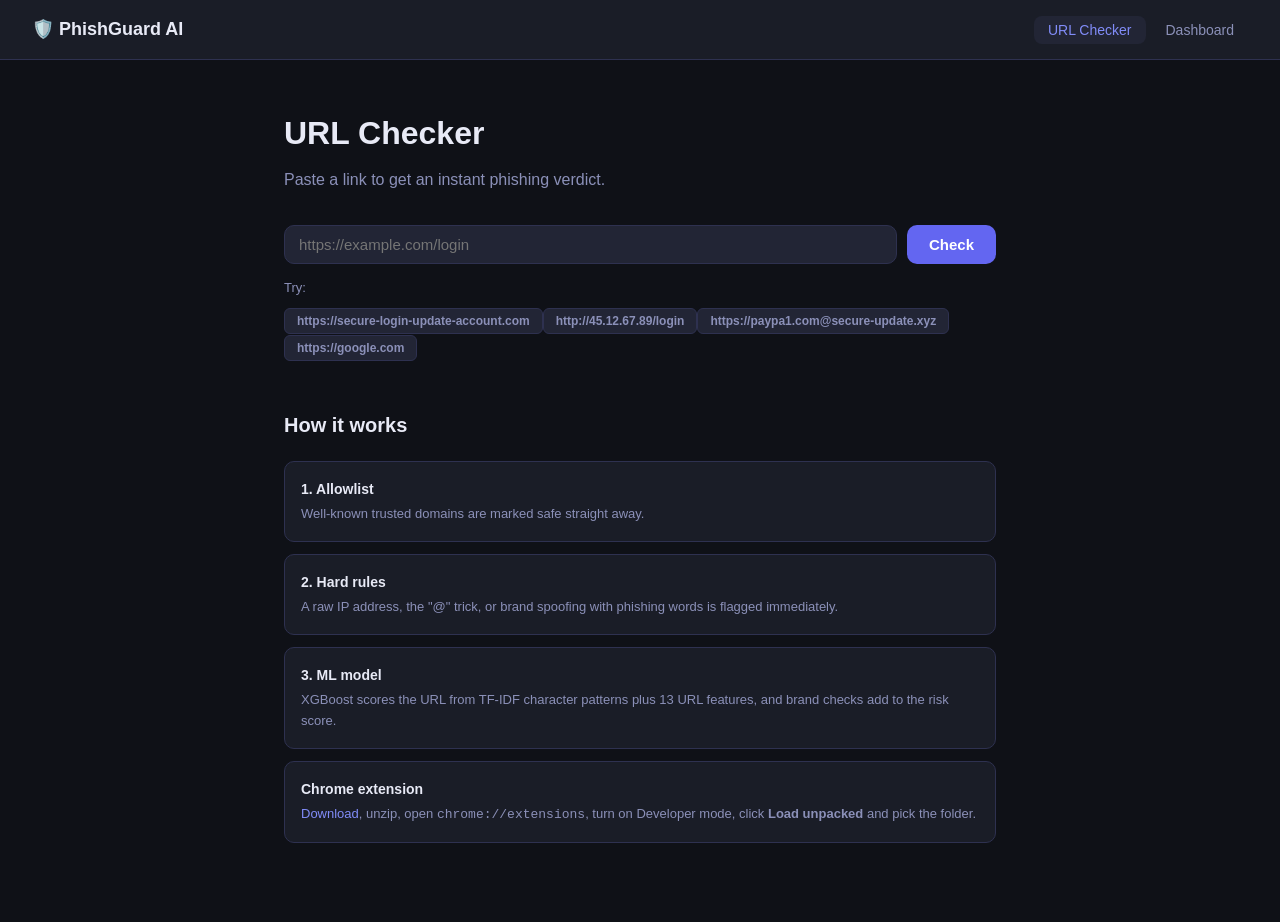
==== frontend/index.html @ 49238093 "PhishGuard AI: simplified rebuild Phishing URL detector with a FastAPI backend, an XGBoost model, a " ====
<!DOCTYPE html>
<html lang="en">
<head>
  <meta charset="utf-8">
  <meta name="viewport" content="width=device-width, initial-scale=1">
  <title>PhishGuard AI — URL Checker</title>
  <link rel="stylesheet" href="style.css">
</head>
<body class="page-checker">
  <nav class="navbar">
    <a class="navbar-logo" href="index.html">🛡️ PhishGuard AI</a>
    <ul class="navbar-links">
      <li><a class="navbar-link active" href="index.html">URL Checker</a></li>
      <li><a class="navbar-link" href="dashboard.html">Dashboard</a></li>
    </ul>
  </nav>

  <main class="main">
    <div class="header">
      <h1>URL Checker</h1>
      <p>Paste a link to get an instant phishing verdict.</p>
    </div>

    <div class="inputRow">
      <input id="urlInput" type="text" placeholder="https://example.com/login"
             autocomplete="off" spellcheck="false" aria-label="URL to check">
      <button id="checkBtn" class="btn-primary">Check</button>
    </div>
    <div class="examples"><span class="examplesLabel">Try:</span> <span id="examples"></span></div>

    <div id="error" class="error" hidden role="alert"></div>
    <div id="result" aria-live="polite"></div>

    <section class="howItWorks">
      <h2>How it works</h2>
      <div class="steps">
        <div class="step">
          <div class="stepTitle">1. Allowlist</div>
          <div class="stepDesc">Well-known trusted domains are marked safe straight away.</div>
        </div>
        <div class="step">
          <div class="stepTitle">2. Hard rules</div>
          <div class="stepDesc">A raw IP address, the "@" trick, or brand spoofing with phishing words is flagged immediately.</div>
        </div>
        <div class="step">
          <div class="stepTitle">3. ML model</div>
          <div class="stepDesc">XGBoost scores the URL from TF-IDF character patterns plus 13 URL features, and brand checks add to the risk score.</div>
        </div>
        <div class="step">
          <div class="stepTitle">Chrome extension</div>
          <div class="stepDesc"><a href="phishguard-extension.zip" download>Download</a>, unzip, open
            <code>chrome://extensions</code>, turn on Developer mode, click <b>Load unpacked</b> and pick the folder.</div>
        </div>
      </div>
    </section>
  </main>

  <script src="app.js"></script>
</body>
</html>
---- frontend/style.css ----
/* ============================================================================
   PhishGuard AI — vanilla stylesheet
   Merged from the former Next.js globals.css + all CSS-module files.
   Page-specific rules are scoped by a <body> class (.page-home, .page-checker,
   .page-dashboard, .page-extension) so short class names like .main / .hero
   never collide. Shared components use unique prefixes (navbar-*, rc-*).
   ============================================================================ */

/* ---------- Base / reset ---------- */
*, *::before, *::after { box-sizing: border-box; margin: 0; padding: 0; }

/* Visually-hidden but screen-reader-available (accessible <label> text). */
.sr-only {
  position: absolute;
  width: 1px; height: 1px;
  padding: 0; margin: -1px;
  overflow: hidden;
  clip: rect(0, 0, 0, 0);
  white-space: nowrap;
  border: 0;
}

:root {
  --bg: #0f1117;
  --surface: #1a1d27;
  --surface2: #222535;
  --border: #2e3150;
  --text: #e8eaf6;
  --muted: #8b90b8;
  --accent: #6366f1;
  --accent-light: #818cf8;
  --danger: #ef4444;
  --warn: #f59e0b;
  --safe: #22c55e;
  --radius: 10px;
}

body {
  background: var(--bg);
  color: var(--text);
  font-family: -apple-system, BlinkMacSystemFont, "Segoe UI", sans-serif;
  font-size: 16px;
  line-height: 1.6;
}

a { color: var(--accent-light); text-decoration: none; }
a:hover { text-decoration: underline; }

input, textarea, select {
  background: var(--surface2);
  border: 1px solid var(--border);
  border-radius: var(--radius);
  color: var(--text);
  font-size: 15px;
  padding: 10px 14px;
  width: 100%;
  outline: none;
  transition: border-color 0.15s;
}
input:focus, textarea:focus { border-color: var(--accent); }

button {
  cursor: pointer;
  border: none;
  border-radius: var(--radius);
  font-size: 15px;
  font-weight: 600;
  padding: 10px 22px;
  transition: opacity 0.15s, transform 0.1s;
}
button:hover { opacity: 0.88; }
button:active { transform: scale(0.98); }
button:disabled { opacity: 0.45; cursor: not-allowed; }

.btn-primary   { background: var(--accent); color: #fff; }
.btn-secondary { background: var(--surface2); color: var(--text); border: 1px solid var(--border); }

.card {
  background: var(--surface);
  border: 1px solid var(--border);
  border-radius: 14px;
  padding: 24px;
}

.badge {
  display: inline-block;
  font-size: 12px;
  font-weight: 700;
  padding: 3px 10px;
  border-radius: 20px;
  letter-spacing: 0.04em;
}
.badge-phishing   { background: rgba(239,68,68,0.18);  color: #f87171; border: 1px solid rgba(239,68,68,0.35); }
.badge-suspicious { background: rgba(245,158,11,0.18); color: #fbbf24; border: 1px solid rgba(245,158,11,0.35); }
.badge-safe       { background: rgba(34,197,94,0.15);  color: #4ade80; border: 1px solid rgba(34,197,94,0.30); }

@keyframes fadeIn { from { opacity: 0; transform: translateY(8px); } to { opacity: 1; transform: translateY(0); } }

/* ---------- Navbar (all pages) ---------- */
.navbar {
  display: flex;
  align-items: center;
  justify-content: space-between;
  padding: 0 32px;
  height: 60px;
  background: var(--surface);
  border-bottom: 1px solid var(--border);
  position: sticky;
  top: 0;
  z-index: 100;
}
.navbar-logo { font-size: 18px; font-weight: 700; color: var(--text); text-decoration: none; }
.navbar-links { display: flex; list-style: none; gap: 6px; }
.navbar-link {
  color: var(--muted);
  font-size: 14px;
  font-weight: 500;
  padding: 6px 14px;
  border-radius: 8px;
  transition: background 0.15s, color 0.15s;
  text-decoration: none;
}
.navbar-link:hover  { background: var(--surface2); color: var(--text); text-decoration: none; }
.navbar-link.active { background: var(--surface2); color: var(--accent-light); }

/* ---------- Result card (URL checker) ---------- */
.rc-card {
  background: var(--surface);
  border: 1.5px solid;
  border-radius: 14px;
  padding: 24px;
  margin-top: 24px;
  animation: fadeIn 0.3s ease;
}
.rc-header { display: flex; align-items: flex-start; gap: 16px; margin-bottom: 16px; }
.rc-icon { font-size: 32px; line-height: 1; }
.rc-verdict { font-size: 22px; font-weight: 700; }
.rc-sub { color: var(--muted); font-size: 14px; margin-top: 2px; }
.rc-bar-track { height: 6px; background: var(--surface2); border-radius: 99px; overflow: hidden; margin-bottom: 20px; }
.rc-bar-fill { height: 100%; border-radius: 99px; transition: width 0.6s cubic-bezier(.4,0,.2,1); }
.rc-reasons { background: var(--surface2); border-radius: 10px; padding: 14px 16px; margin-bottom: 16px; }
.rc-reasons-title { font-size: 12px; font-weight: 600; color: var(--muted); text-transform: uppercase; letter-spacing: 0.05em; margin-bottom: 8px; }
.rc-reasons ul { list-style: none; display: flex; flex-direction: column; gap: 6px; }
.rc-reasons li { font-size: 14px; padding-left: 18px; position: relative; }
.rc-reasons li::before { content: "\2192"; position: absolute; left: 0; color: var(--muted); }
.rc-meta { display: flex; flex-direction: column; gap: 6px; }
.rc-meta-row { display: flex; justify-content: space-between; font-size: 13px; }
.rc-meta-key { color: var(--muted); text-transform: capitalize; }
.rc-meta-val { color: var(--text); font-weight: 500; }

/* ---------- URL checker ---------- */
.page-checker .main { max-width: 760px; margin: 0 auto; padding: 48px 24px 80px; }
.page-checker .header { margin-bottom: 32px; }
.page-checker .header h1 { font-size: 32px; font-weight: 800; margin-bottom: 8px; }
.page-checker .header p  { font-size: 16px; color: var(--muted); }
.page-checker .inputRow { display: flex; gap: 10px; margin-bottom: 14px; }
.page-checker .inputRow input { flex: 1; }
.page-checker .examples { display: flex; flex-wrap: wrap; gap: 8px; margin-bottom: 28px; align-items: center; }
.page-checker .examplesLabel { font-size: 13px; color: var(--muted); }
.page-checker .exBtn {
  font-size: 12px; padding: 5px 12px;
  background: var(--surface2); border: 1px solid var(--border);
  color: var(--muted); border-radius: 6px; cursor: pointer;
}
.page-checker .exBtn:hover { color: var(--text); border-color: var(--accent); }
.page-checker .error {
  background: rgba(239,68,68,0.12); border: 1px solid rgba(239,68,68,0.3);
  color: #f87171; border-radius: 10px; padding: 12px 16px; margin: 12px 0; font-size: 14px;
}
.page-checker .howItWorks { margin-top: 48px; }
.page-checker .howItWorks h2 { font-size: 20px; font-weight: 700; margin-bottom: 20px; }
.page-checker .steps { display: flex; flex-direction: column; gap: 12px; }
.page-checker .step { background: var(--surface); border: 1px solid var(--border); border-radius: 10px; padding: 16px; }
.page-checker .stepTitle { font-size: 14px; font-weight: 700; margin-bottom: 4px; }
.page-checker .stepDesc  { font-size: 13px; color: var(--muted); line-height: 1.6; }

/* ---------- Dashboard ---------- */
.page-dashboard .main { max-width: 1100px; margin: 0 auto; padding: 40px 24px 80px; }
.page-dashboard .topBar { display: flex; justify-content: space-between; align-items: center; margin-bottom: 28px; }
.page-dashboard .topBar h1 { font-size: 28px; font-weight: 800; }
.page-dashboard .loading, .page-dashboard .error {
  max-width: 600px; margin: 80px auto; text-align: center; font-size: 16px; color: var(--muted); padding: 24px;
}
.page-dashboard .error { color: #f87171; }
.page-dashboard .kpiGrid {
  display: grid; grid-template-columns: repeat(auto-fit, minmax(180px, 1fr)); gap: 12px; margin-bottom: 24px;
}
.page-dashboard .statCard { background: var(--surface); border: 1px solid var(--border); border-radius: 14px; padding: 20px 18px; }
.page-dashboard .statVal   { font-size: 28px; font-weight: 800; line-height: 1; }
.page-dashboard .statLabel { font-size: 13px; color: var(--muted); margin-top: 6px; font-weight: 500; }
.page-dashboard .chartCard { background: var(--surface); border: 1px solid var(--border); border-radius: 14px; padding: 24px; margin-bottom: 24px; }
.page-dashboard .chartTitle { font-size: 15px; font-weight: 700; margin-bottom: 20px; }
.page-dashboard .chart { display: flex; align-items: flex-end; gap: 8px; height: 140px; padding-bottom: 28px; position: relative; }
.page-dashboard .bar { display: flex; flex-direction: column; align-items: center; flex: 1; height: 100%; }
.page-dashboard .barWrap { flex: 1; width: 100%; display: flex; align-items: flex-end; position: relative; }
.page-dashboard .barTotal { width: 100%; background: var(--accent); border-radius: 4px 4px 0 0; opacity: 0.4; transition: height 0.4s ease; }
.page-dashboard .barPhishing { position: absolute; bottom: 0; width: 100%; background: #ef4444; border-radius: 4px 4px 0 0; transition: height 0.4s ease; }
.page-dashboard .barLabel { font-size: 11px; color: var(--muted); margin-top: 6px; }
.page-dashboard .chartLegend { display: flex; gap: 16px; font-size: 12px; color: var(--muted); margin-top: 12px; align-items: center; }
.page-dashboard .noData { color: var(--muted); font-size: 14px; padding: 24px 0; text-align: center; }
.page-dashboard .tableCard { background: var(--surface); border: 1px solid var(--border); border-radius: 14px; padding: 24px; margin-bottom: 24px; overflow: hidden; }
.page-dashboard .tableTitle { font-size: 15px; font-weight: 700; margin-bottom: 16px; }
.page-dashboard .tableWrap { overflow-x: auto; }
.page-dashboard .table { width: 100%; border-collapse: collapse; font-size: 13px; }
.page-dashboard .table th {
  text-align: left; padding: 8px 12px; font-size: 11px; font-weight: 600; text-transform: uppercase;
  letter-spacing: 0.06em; color: var(--muted); border-bottom: 1px solid var(--border);
}
.page-dashboard .table td { padding: 10px 12px; border-bottom: 1px solid var(--border); vertical-align: middle; }
.page-dashboard .table tr:last-child td { border-bottom: none; }
.page-dashboard .table tr:hover td { background: var(--surface2); }
.page-dashboard .tdMuted   { color: var(--muted); font-family: monospace; font-size: 12px; }
.page-dashboard .tdContent { color: var(--text); max-width: 340px; word-break: break-all; }
.page-dashboard .tdScore   { font-weight: 700; text-align: right; }

[hidden] { display: none !important; }
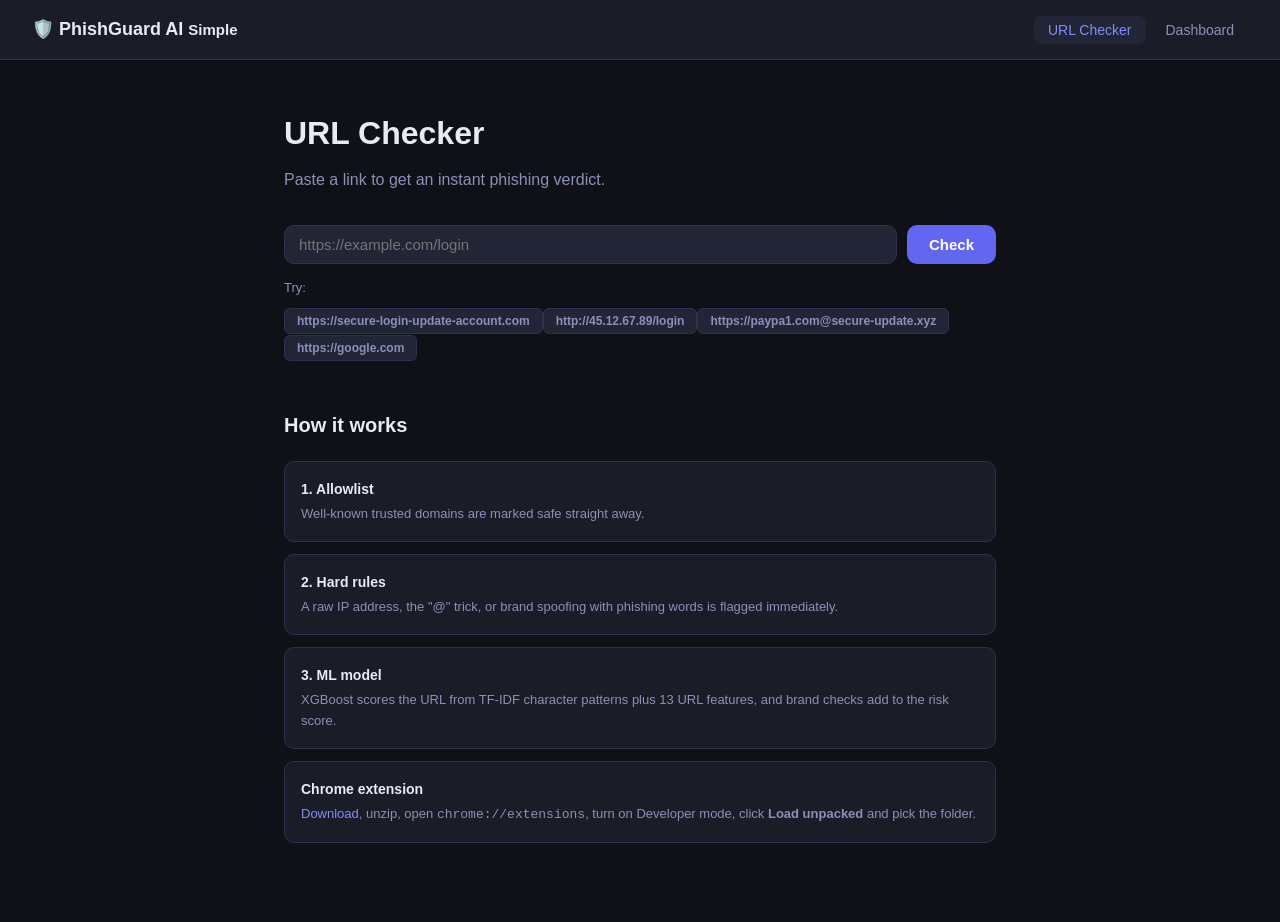
==== commit 9600b7f8: "Add Indian brands, separate deployment, domain-only logging, rate limit - Brands: add Indian banks, " ====
--- a/frontend/index.html
+++ b/frontend/index.html
@@ -3,12 +3,12 @@
 <head>
   <meta charset="utf-8">
   <meta name="viewport" content="width=device-width, initial-scale=1">
-  <title>PhishGuard AI — URL Checker</title>
+  <title>PhishGuard AI Simple — URL Checker</title>
   <link rel="stylesheet" href="style.css">
 </head>
 <body class="page-checker">
   <nav class="navbar">
-    <a class="navbar-logo" href="index.html">🛡️ PhishGuard AI</a>
+    <a class="navbar-logo" href="index.html">🛡️ PhishGuard AI <small>Simple</small></a>
     <ul class="navbar-links">
       <li><a class="navbar-link active" href="index.html">URL Checker</a></li>
       <li><a class="navbar-link" href="dashboard.html">Dashboard</a></li>
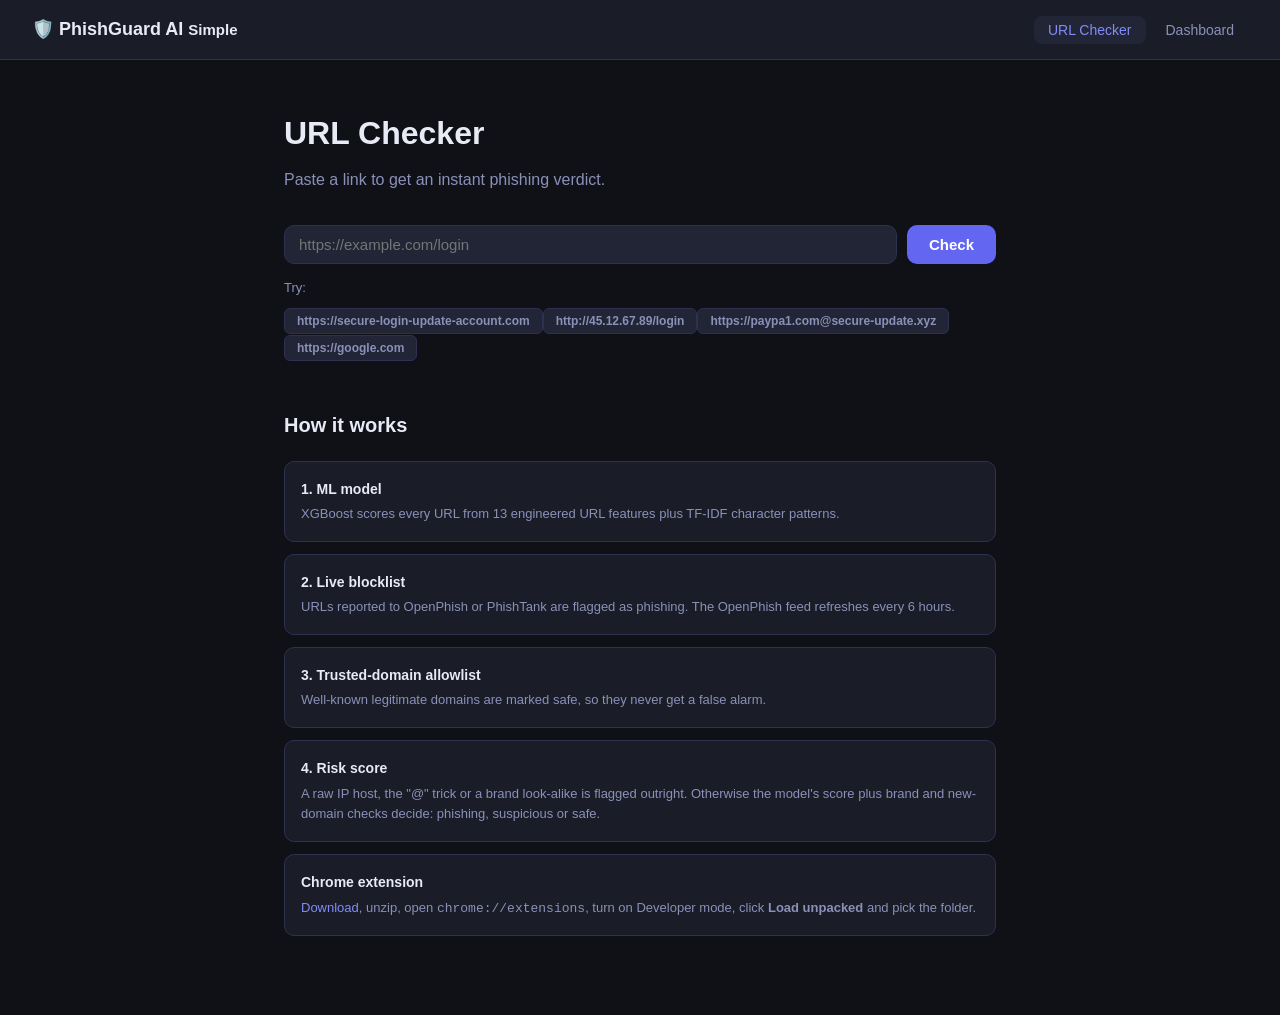
==== commit 9427c874: "Website: update 'How it works' to match the current pipeline order Model first, then live blocklist," ====
--- a/frontend/index.html
+++ b/frontend/index.html
@@ -35,16 +35,20 @@
       <h2>How it works</h2>
       <div class="steps">
         <div class="step">
-          <div class="stepTitle">1. Allowlist</div>
-          <div class="stepDesc">Well-known trusted domains are marked safe straight away.</div>
+          <div class="stepTitle">1. ML model</div>
+          <div class="stepDesc">XGBoost scores every URL from 13 engineered URL features plus TF-IDF character patterns.</div>
         </div>
         <div class="step">
-          <div class="stepTitle">2. Hard rules</div>
-          <div class="stepDesc">A raw IP address, the "@" trick, or brand spoofing with phishing words is flagged immediately.</div>
+          <div class="stepTitle">2. Live blocklist</div>
+          <div class="stepDesc">URLs reported to OpenPhish or PhishTank are flagged as phishing. The OpenPhish feed refreshes every 6 hours.</div>
         </div>
         <div class="step">
-          <div class="stepTitle">3. ML model</div>
-          <div class="stepDesc">XGBoost scores the URL from TF-IDF character patterns plus 13 URL features, and brand checks add to the risk score.</div>
+          <div class="stepTitle">3. Trusted-domain allowlist</div>
+          <div class="stepDesc">Well-known legitimate domains are marked safe, so they never get a false alarm.</div>
+        </div>
+        <div class="step">
+          <div class="stepTitle">4. Risk score</div>
+          <div class="stepDesc">A raw IP host, the "@" trick or a brand look-alike is flagged outright. Otherwise the model's score plus brand and new-domain checks decide: phishing, suspicious or safe.</div>
         </div>
         <div class="step">
           <div class="stepTitle">Chrome extension</div>
